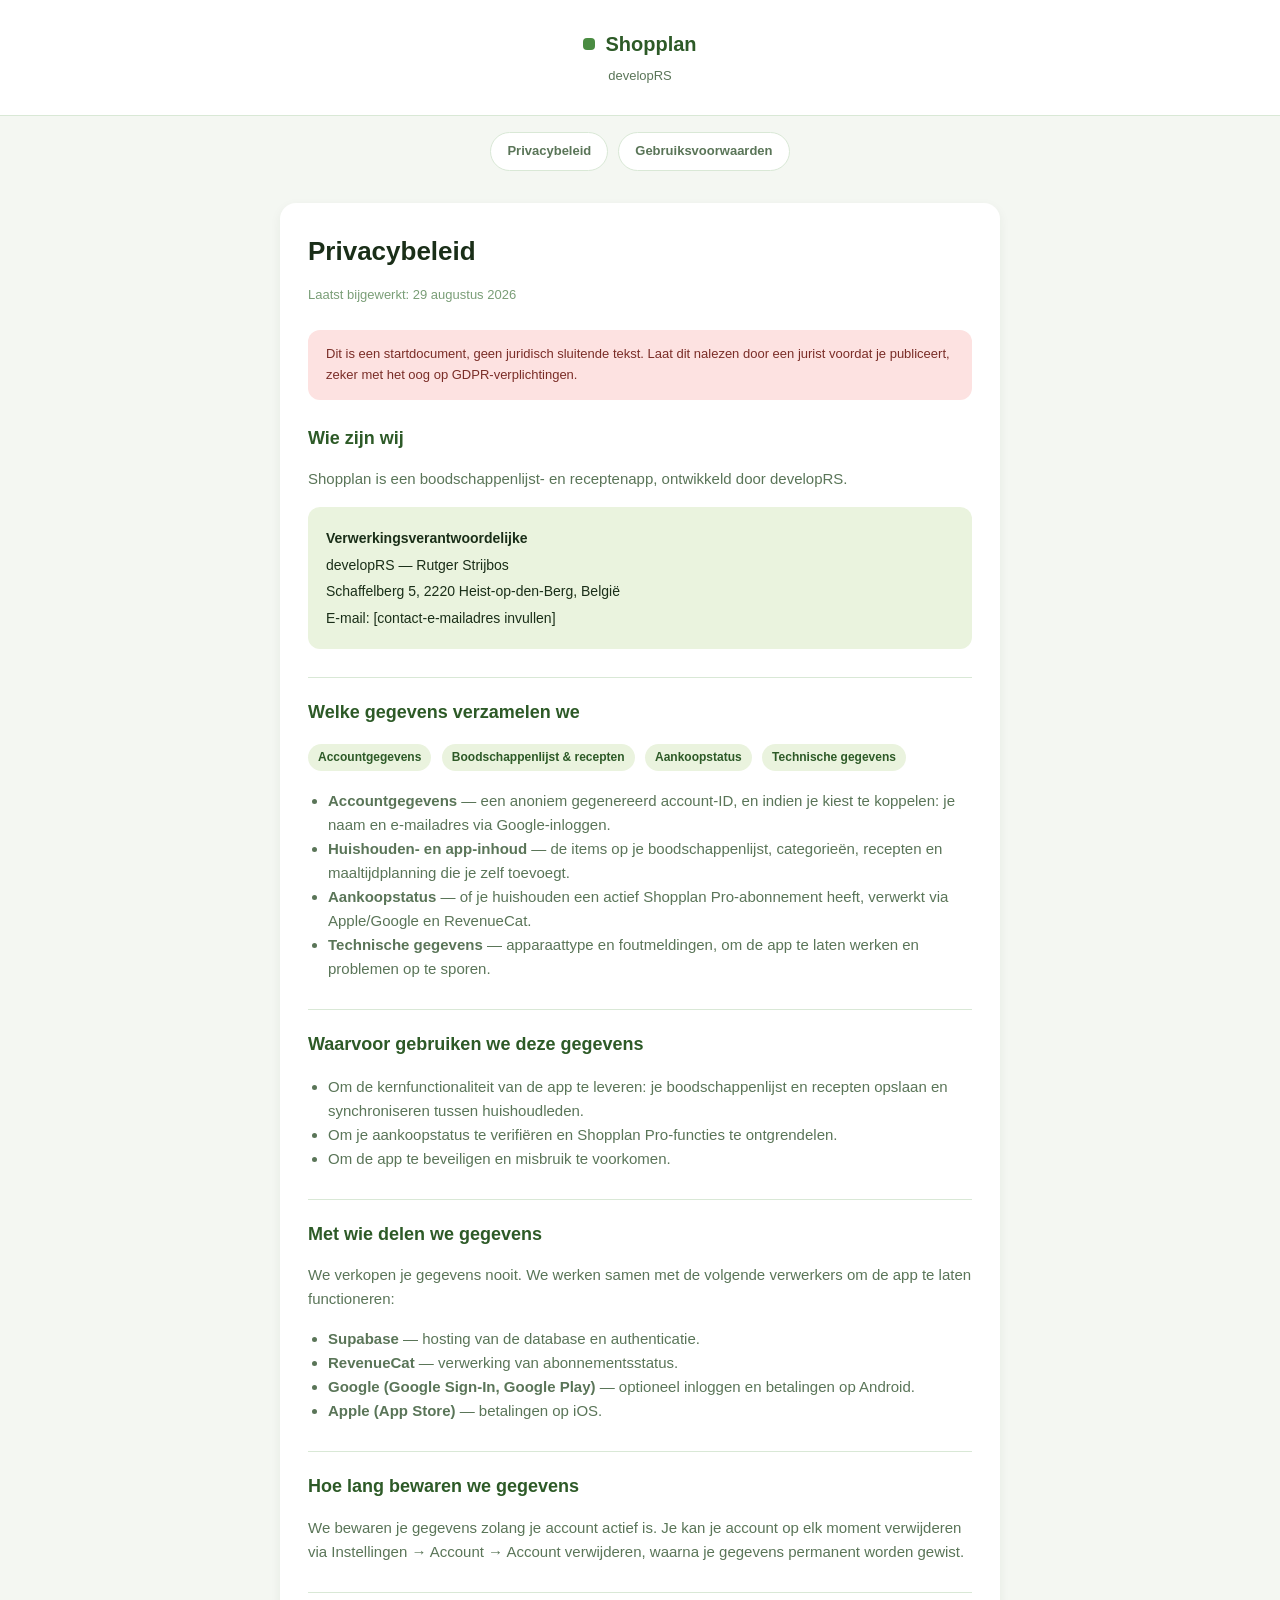
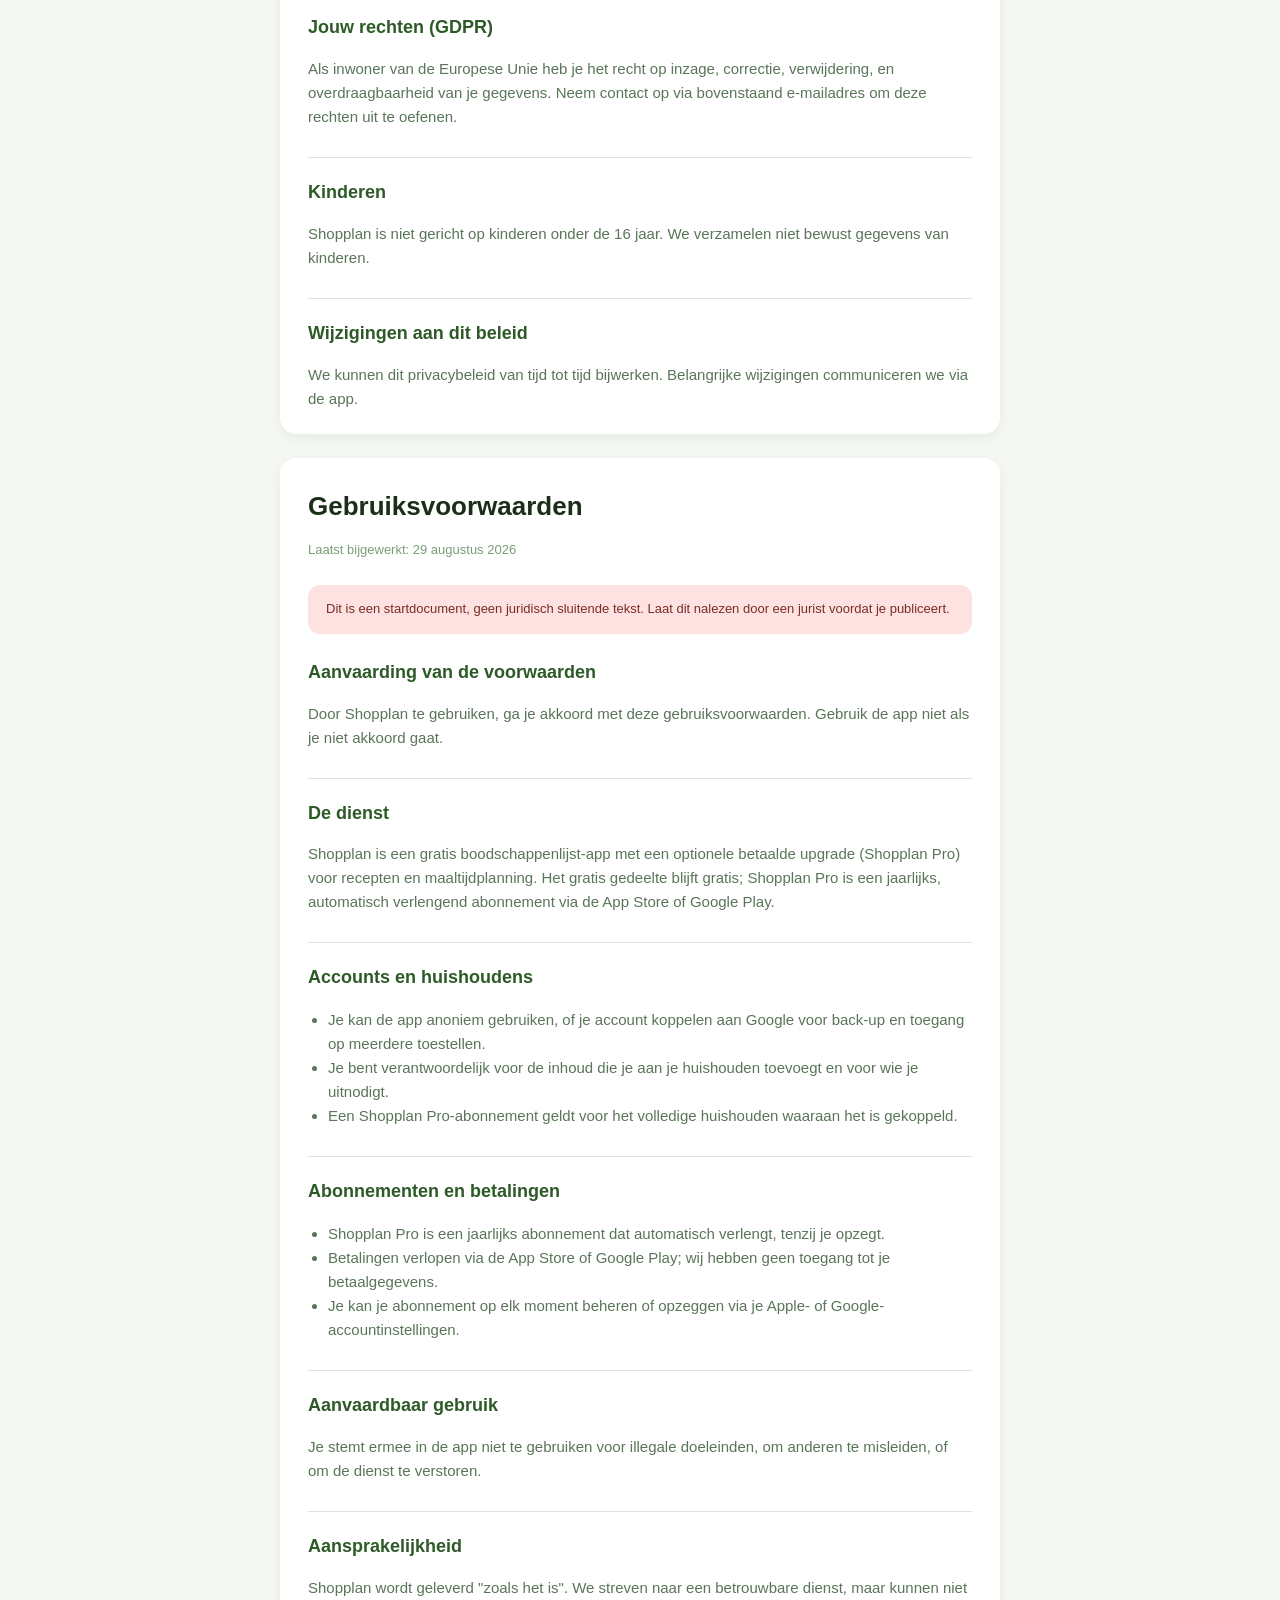
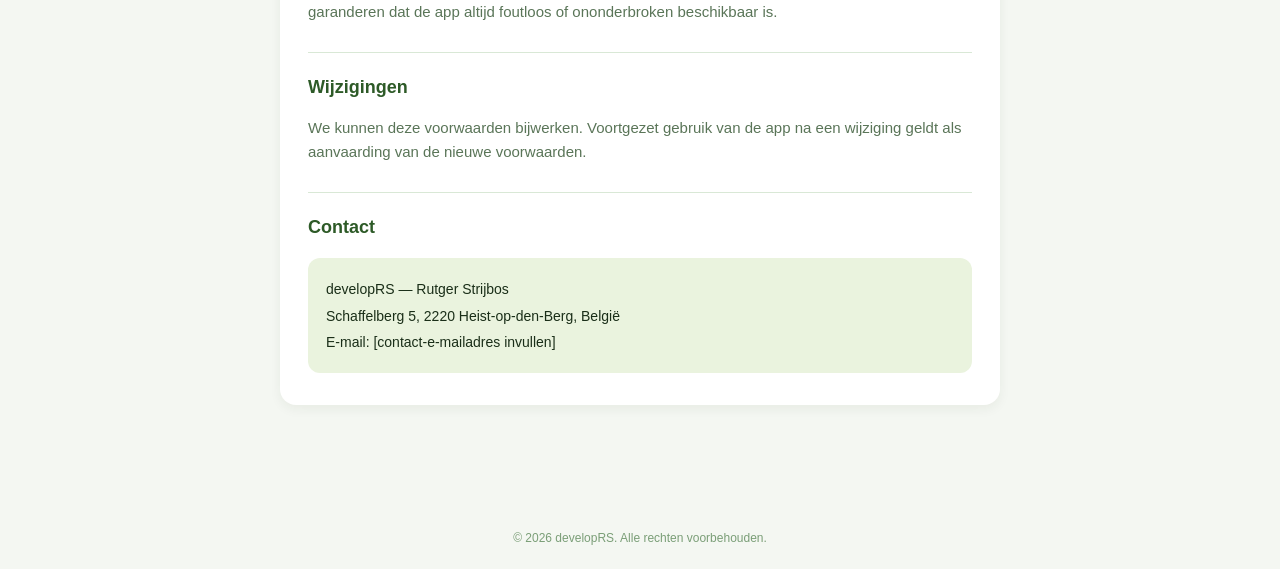
==== index.html @ cb4bb6d2 "index" ====
<!DOCTYPE html>
<html lang="nl">
<head>
<meta charset="UTF-8" />
<meta name="viewport" content="width=device-width, initial-scale=1.0" />
<title>Shopplan — Privacybeleid &amp; Gebruiksvoorwaarden</title>
<style>
  :root {
    --primary: #2D5A27;
    --primary-light: #4A8C42;
    --primary-muted: #7A9E77;
    --primary-soft: #A8CCA4;
    --primary-bg: #D9E8D6;
    --primary-surface: #EAF3DE;
    --background: #F4F7F2;
    --surface: #FFFFFF;
    --text-primary: #1A2E18;
    --text-secondary: #5A7558;
    --text-muted: #7A9E77;
  }

  * { box-sizing: border-box; }

  body {
    margin: 0;
    background: var(--background);
    color: var(--text-primary);
    font-family: -apple-system, BlinkMacSystemFont, "Segoe UI", Roboto, Helvetica, Arial, sans-serif;
    line-height: 1.6;
  }

  header {
    background: var(--surface);
    border-bottom: 1px solid var(--primary-bg);
    padding: 28px 20px;
    text-align: center;
  }

  header .logo {
    display: inline-flex;
    align-items: center;
    gap: 10px;
    font-weight: 800;
    font-size: 20px;
    color: var(--primary);
  }

  header .logo-dot {
    width: 12px;
    height: 12px;
    border-radius: 4px;
    background: var(--primary-light);
  }

  header p {
    margin: 6px 0 0;
    color: var(--text-secondary);
    font-size: 13px;
  }

  nav {
    max-width: 760px;
    margin: 0 auto;
    padding: 16px 20px 0;
    display: flex;
    gap: 10px;
    justify-content: center;
  }

  nav a {
    text-decoration: none;
    padding: 8px 16px;
    border-radius: 999px;
    border: 1.5px solid var(--primary-bg);
    color: var(--text-secondary);
    font-size: 13px;
    font-weight: 600;
    background: var(--surface);
  }

  main {
    max-width: 760px;
    margin: 0 auto;
    padding: 32px 20px 80px;
  }

  section {
    background: var(--surface);
    border-radius: 16px;
    padding: 28px 28px 8px;
    margin-bottom: 24px;
    box-shadow: 0px 4px 12px rgba(26, 46, 24, 0.06);
  }

  h1 {
    font-size: 26px;
    margin: 0 0 4px;
    color: var(--text-primary);
  }

  h2 {
    font-size: 18px;
    color: var(--primary);
    border-top: 1px solid var(--primary-bg);
    padding-top: 20px;
    margin-top: 28px;
  }

  section > h2:first-of-type {
    border-top: none;
    padding-top: 0;
    margin-top: 0;
  }

  .meta {
    color: var(--text-muted);
    font-size: 13px;
    margin-bottom: 24px;
  }

  p, li {
    color: var(--text-secondary);
    font-size: 15px;
  }

  ul {
    padding-left: 20px;
  }

  .pill {
    display: inline-block;
    background: var(--primary-surface);
    color: var(--primary);
    font-size: 12px;
    font-weight: 700;
    padding: 4px 10px;
    border-radius: 999px;
    margin: 2px 6px 2px 0;
  }

  .contact-box {
    background: var(--primary-surface);
    border-radius: 12px;
    padding: 16px 18px;
    margin: 16px 0 24px;
  }

  .contact-box p {
    margin: 4px 0;
    color: var(--text-primary);
    font-size: 14px;
  }

  .disclaimer {
    background: #FDE2E1;
    border-radius: 12px;
    padding: 14px 18px;
    font-size: 13px;
    color: #7a2d27;
    margin-bottom: 24px;
  }

  footer {
    text-align: center;
    color: var(--text-muted);
    font-size: 12px;
    padding: 20px;
  }

  a { color: var(--primary); }

  @media (max-width: 480px) {
    section { padding: 22px 18px 8px; }
    h1 { font-size: 22px; }
  }
</style>
</head>
<body>

<header>
  <div class="logo"><span class="logo-dot"></span>Shopplan</div>
  <p>developRS</p>
</header>

<nav>
  <a href="#privacy">Privacybeleid</a>
  <a href="#voorwaarden">Gebruiksvoorwaarden</a>
</nav>

<main>

  <section id="privacy">
    <h1>Privacybeleid</h1>
    <p class="meta">Laatst bijgewerkt: 29 augustus 2026</p>

    <div class="disclaimer">
      Dit is een startdocument, geen juridisch sluitende tekst. Laat dit nalezen door een jurist voordat je publiceert, zeker met het oog op GDPR-verplichtingen.
    </div>

    <h2>Wie zijn wij</h2>
    <p>Shopplan is een boodschappenlijst- en receptenapp, ontwikkeld door developRS.</p>
    <div class="contact-box">
      <p><strong>Verwerkingsverantwoordelijke</strong></p>
      <p>developRS — Rutger Strijbos</p>
      <p>Schaffelberg 5, 2220 Heist-op-den-Berg, België</p>
      <p>E-mail: [contact-e-mailadres invullen]</p>
    </div>

    <h2>Welke gegevens verzamelen we</h2>
    <span class="pill">Accountgegevens</span>
    <span class="pill">Boodschappenlijst &amp; recepten</span>
    <span class="pill">Aankoopstatus</span>
    <span class="pill">Technische gegevens</span>
    <ul>
      <li><strong>Accountgegevens</strong> — een anoniem gegenereerd account-ID, en indien je kiest te koppelen: je naam en e-mailadres via Google-inloggen.</li>
      <li><strong>Huishouden- en app-inhoud</strong> — de items op je boodschappenlijst, categorieën, recepten en maaltijdplanning die je zelf toevoegt.</li>
      <li><strong>Aankoopstatus</strong> — of je huishouden een actief Shopplan Pro-abonnement heeft, verwerkt via Apple/Google en RevenueCat.</li>
      <li><strong>Technische gegevens</strong> — apparaattype en foutmeldingen, om de app te laten werken en problemen op te sporen.</li>
    </ul>

    <h2>Waarvoor gebruiken we deze gegevens</h2>
    <ul>
      <li>Om de kernfunctionaliteit van de app te leveren: je boodschappenlijst en recepten opslaan en synchroniseren tussen huishoudleden.</li>
      <li>Om je aankoopstatus te verifiëren en Shopplan Pro-functies te ontgrendelen.</li>
      <li>Om de app te beveiligen en misbruik te voorkomen.</li>
    </ul>

    <h2>Met wie delen we gegevens</h2>
    <p>We verkopen je gegevens nooit. We werken samen met de volgende verwerkers om de app te laten functioneren:</p>
    <ul>
      <li><strong>Supabase</strong> — hosting van de database en authenticatie.</li>
      <li><strong>RevenueCat</strong> — verwerking van abonnementsstatus.</li>
      <li><strong>Google (Google Sign-In, Google Play)</strong> — optioneel inloggen en betalingen op Android.</li>
      <li><strong>Apple (App Store)</strong> — betalingen op iOS.</li>
    </ul>

    <h2>Hoe lang bewaren we gegevens</h2>
    <p>We bewaren je gegevens zolang je account actief is. Je kan je account op elk moment verwijderen via Instellingen → Account → Account verwijderen, waarna je gegevens permanent worden gewist.</p>

    <h2>Jouw rechten (GDPR)</h2>
    <p>Als inwoner van de Europese Unie heb je het recht op inzage, correctie, verwijdering, en overdraagbaarheid van je gegevens. Neem contact op via bovenstaand e-mailadres om deze rechten uit te oefenen.</p>

    <h2>Kinderen</h2>
    <p>Shopplan is niet gericht op kinderen onder de 16 jaar. We verzamelen niet bewust gegevens van kinderen.</p>

    <h2>Wijzigingen aan dit beleid</h2>
    <p>We kunnen dit privacybeleid van tijd tot tijd bijwerken. Belangrijke wijzigingen communiceren we via de app.</p>
  </section>

  <section id="voorwaarden">
    <h1>Gebruiksvoorwaarden</h1>
    <p class="meta">Laatst bijgewerkt: 29 augustus 2026</p>

    <div class="disclaimer">
      Dit is een startdocument, geen juridisch sluitende tekst. Laat dit nalezen door een jurist voordat je publiceert.
    </div>

    <h2>Aanvaarding van de voorwaarden</h2>
    <p>Door Shopplan te gebruiken, ga je akkoord met deze gebruiksvoorwaarden. Gebruik de app niet als je niet akkoord gaat.</p>

    <h2>De dienst</h2>
    <p>Shopplan is een gratis boodschappenlijst-app met een optionele betaalde upgrade (Shopplan Pro) voor recepten en maaltijdplanning. Het gratis gedeelte blijft gratis; Shopplan Pro is een jaarlijks, automatisch verlengend abonnement via de App Store of Google Play.</p>

    <h2>Accounts en huishoudens</h2>
    <ul>
      <li>Je kan de app anoniem gebruiken, of je account koppelen aan Google voor back-up en toegang op meerdere toestellen.</li>
      <li>Je bent verantwoordelijk voor de inhoud die je aan je huishouden toevoegt en voor wie je uitnodigt.</li>
      <li>Een Shopplan Pro-abonnement geldt voor het volledige huishouden waaraan het is gekoppeld.</li>
    </ul>

    <h2>Abonnementen en betalingen</h2>
    <ul>
      <li>Shopplan Pro is een jaarlijks abonnement dat automatisch verlengt, tenzij je opzegt.</li>
      <li>Betalingen verlopen via de App Store of Google Play; wij hebben geen toegang tot je betaalgegevens.</li>
      <li>Je kan je abonnement op elk moment beheren of opzeggen via je Apple- of Google-accountinstellingen.</li>
    </ul>

    <h2>Aanvaardbaar gebruik</h2>
    <p>Je stemt ermee in de app niet te gebruiken voor illegale doeleinden, om anderen te misleiden, of om de dienst te verstoren.</p>

    <h2>Aansprakelijkheid</h2>
    <p>Shopplan wordt geleverd "zoals het is". We streven naar een betrouwbare dienst, maar kunnen niet garanderen dat de app altijd foutloos of ononderbroken beschikbaar is.</p>

    <h2>Wijzigingen</h2>
    <p>We kunnen deze voorwaarden bijwerken. Voortgezet gebruik van de app na een wijziging geldt als aanvaarding van de nieuwe voorwaarden.</p>

    <h2>Contact</h2>
    <div class="contact-box">
      <p>developRS — Rutger Strijbos</p>
      <p>Schaffelberg 5, 2220 Heist-op-den-Berg, België</p>
      <p>E-mail: [contact-e-mailadres invullen]</p>
    </div>
  </section>

</main>

<footer>
  © 2026 developRS. Alle rechten voorbehouden.
</footer>

</body>
</html>
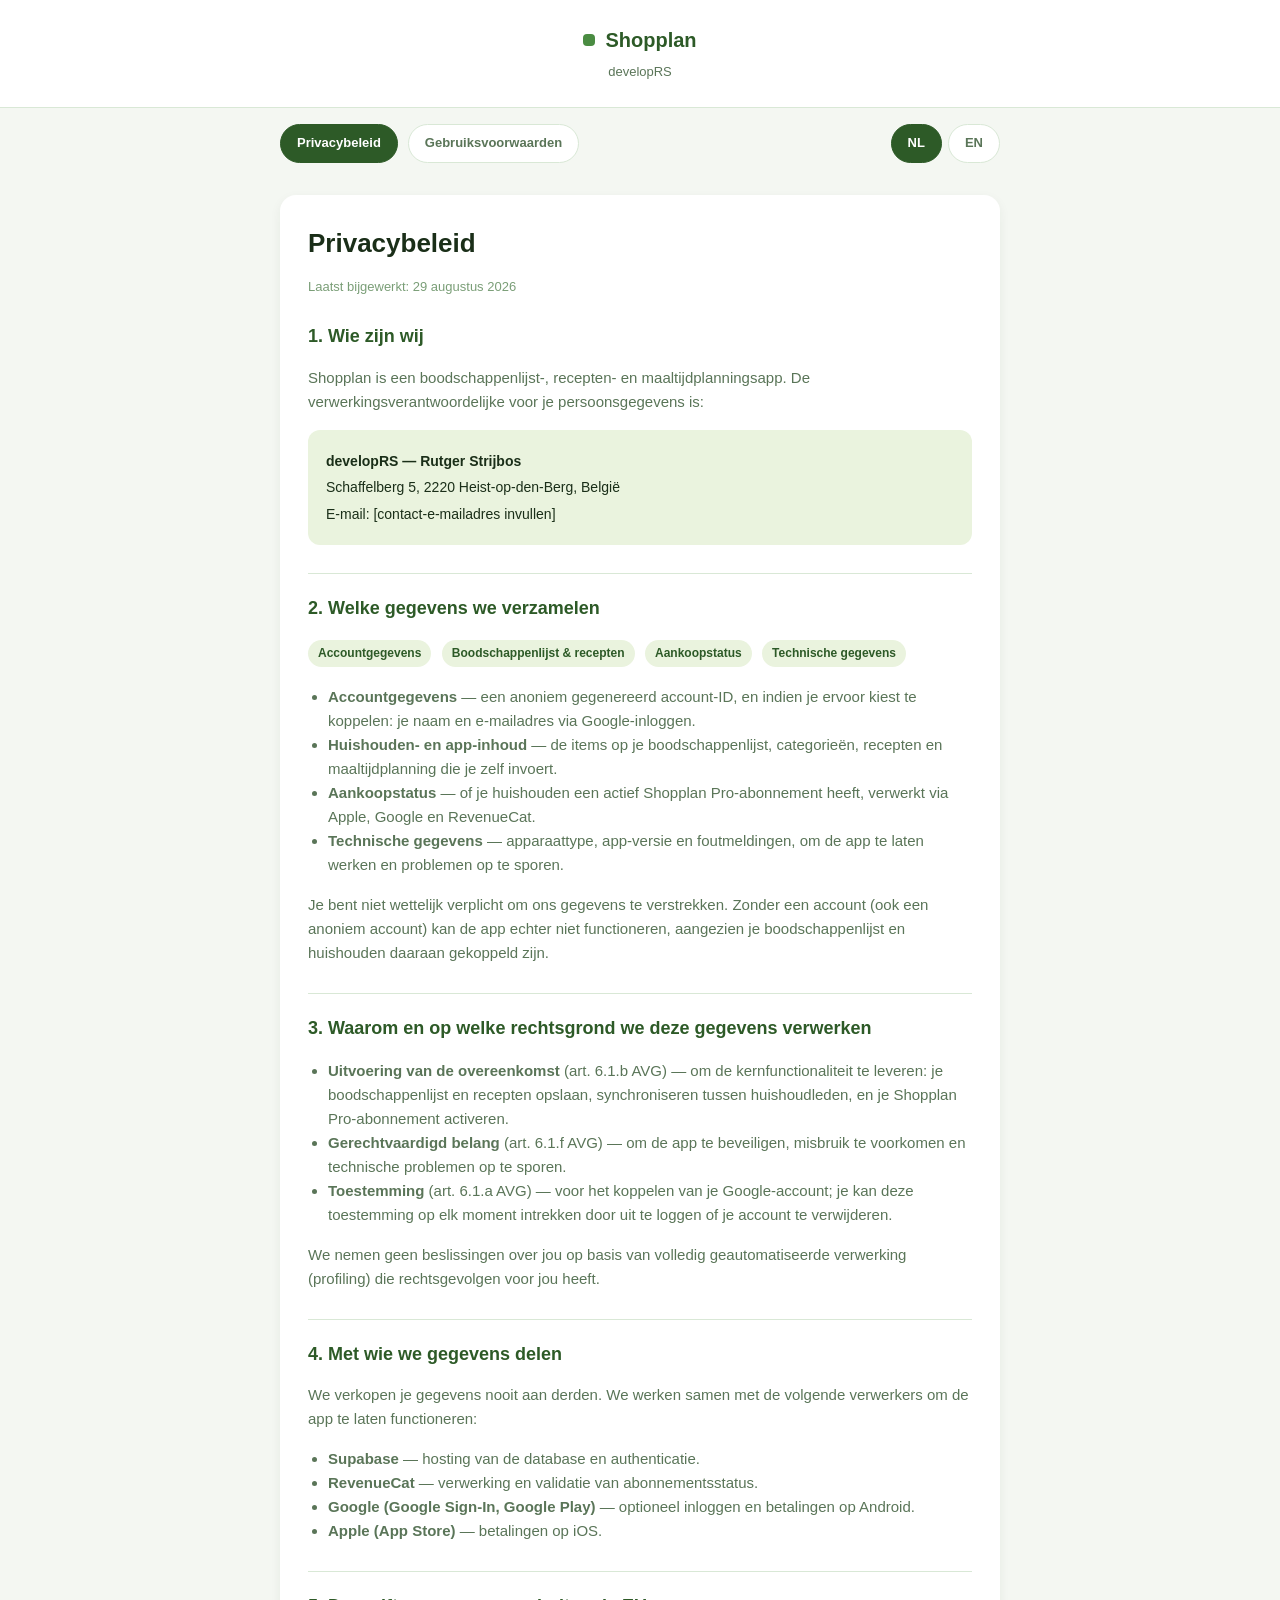
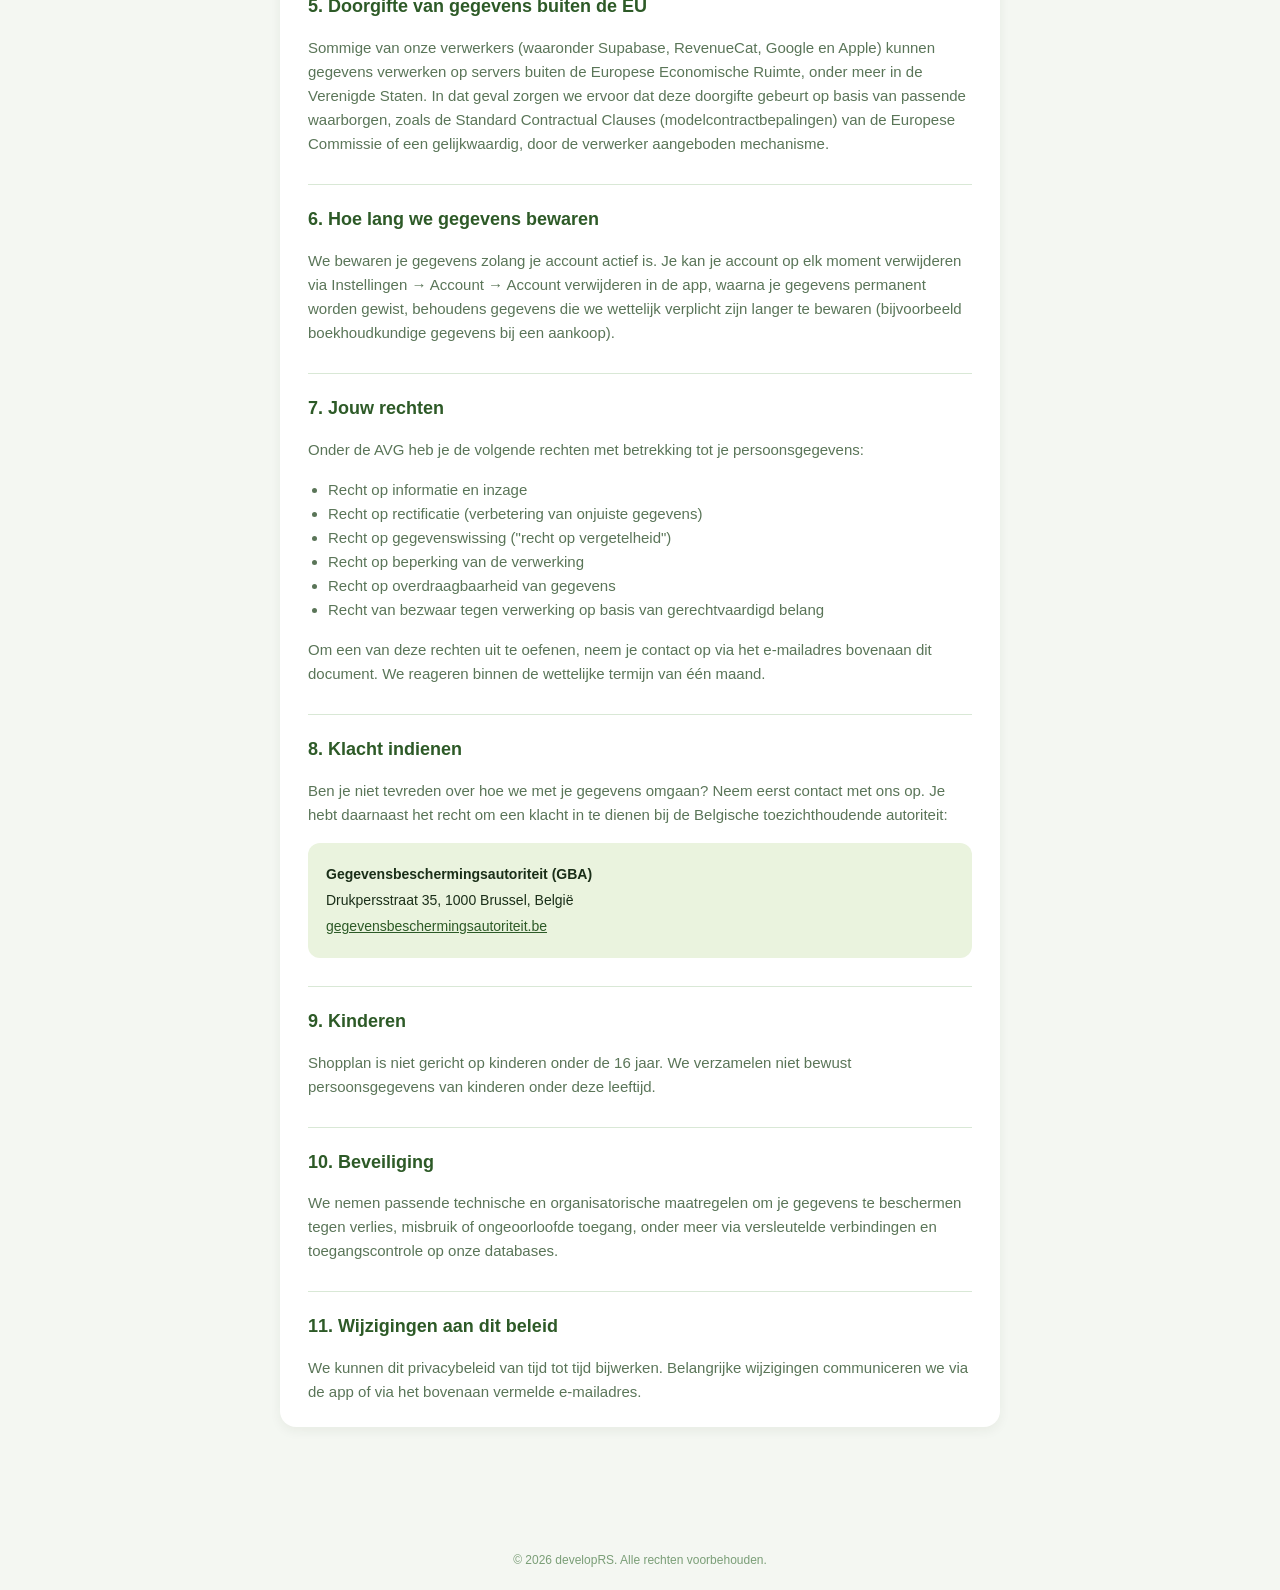
==== commit 62e66fd7: "2 talig, meer uitgebreid" ====
--- a/index.html
+++ b/index.html
@@ -32,7 +32,7 @@
   header {
     background: var(--surface);
     border-bottom: 1px solid var(--primary-bg);
-    padding: 28px 20px;
+    padding: 24px 20px;
     text-align: center;
   }
 
@@ -58,16 +58,25 @@
     font-size: 13px;
   }
 
-  nav {
+  .toolbar {
     max-width: 760px;
     margin: 0 auto;
     padding: 16px 20px 0;
     display: flex;
+    flex-wrap: wrap;
     gap: 10px;
     justify-content: center;
-  }
-
-  nav a {
+    align-items: center;
+  }
+
+  nav {
+    display: flex;
+    gap: 10px;
+  }
+
+  nav button, .lang-switch button {
+    font: inherit;
+    cursor: pointer;
     text-decoration: none;
     padding: 8px 16px;
     border-radius: 999px;
@@ -78,6 +87,18 @@
     background: var(--surface);
   }
 
+  nav button.active, .lang-switch button.active {
+    background: var(--primary);
+    border-color: var(--primary);
+    color: #ffffff;
+  }
+
+  .lang-switch {
+    display: flex;
+    gap: 6px;
+    margin-left: auto;
+  }
+
   main {
     max-width: 760px;
     margin: 0 auto;
@@ -106,7 +127,7 @@
     margin-top: 28px;
   }
 
-  section > h2:first-of-type {
+  section > .doc > h2:first-of-type {
     border-top: none;
     padding-top: 0;
     margin-top: 0;
@@ -169,9 +190,13 @@
 
   a { color: var(--primary); }
 
+  .hidden { display: none !important; }
+
   @media (max-width: 480px) {
     section { padding: 22px 18px 8px; }
     h1 { font-size: 22px; }
+    .toolbar { flex-direction: column; }
+    .lang-switch { margin-left: 0; }
   }
 </style>
 </head>
@@ -182,121 +207,332 @@
   <p>developRS</p>
 </header>
 
-<nav>
-  <a href="#privacy">Privacybeleid</a>
-  <a href="#voorwaarden">Gebruiksvoorwaarden</a>
-</nav>
+<div class="toolbar">
+  <nav>
+    <button type="button" data-doc="privacy" class="active" onclick="showDoc('privacy')">
+      <span class="lang-nl">Privacybeleid</span><span class="lang-en hidden">Privacy Policy</span>
+    </button>
+    <button type="button" data-doc="terms" onclick="showDoc('terms')">
+      <span class="lang-nl">Gebruiksvoorwaarden</span><span class="lang-en hidden">Terms of Service</span>
+    </button>
+  </nav>
+  <div class="lang-switch">
+    <button type="button" data-lang="nl" class="active" onclick="showLang('nl')">NL</button>
+    <button type="button" data-lang="en" onclick="showLang('en')">EN</button>
+  </div>
+</div>
 
 <main>
 
-  <section id="privacy">
-    <h1>Privacybeleid</h1>
-    <p class="meta">Laatst bijgewerkt: 29 augustus 2026</p>
-
-    <div class="disclaimer">
-      Dit is een startdocument, geen juridisch sluitende tekst. Laat dit nalezen door een jurist voordat je publiceert, zeker met het oog op GDPR-verplichtingen.
-    </div>
-
-    <h2>Wie zijn wij</h2>
-    <p>Shopplan is een boodschappenlijst- en receptenapp, ontwikkeld door developRS.</p>
-    <div class="contact-box">
-      <p><strong>Verwerkingsverantwoordelijke</strong></p>
-      <p>developRS — Rutger Strijbos</p>
-      <p>Schaffelberg 5, 2220 Heist-op-den-Berg, België</p>
-      <p>E-mail: [contact-e-mailadres invullen]</p>
-    </div>
-
-    <h2>Welke gegevens verzamelen we</h2>
-    <span class="pill">Accountgegevens</span>
-    <span class="pill">Boodschappenlijst &amp; recepten</span>
-    <span class="pill">Aankoopstatus</span>
-    <span class="pill">Technische gegevens</span>
-    <ul>
-      <li><strong>Accountgegevens</strong> — een anoniem gegenereerd account-ID, en indien je kiest te koppelen: je naam en e-mailadres via Google-inloggen.</li>
-      <li><strong>Huishouden- en app-inhoud</strong> — de items op je boodschappenlijst, categorieën, recepten en maaltijdplanning die je zelf toevoegt.</li>
-      <li><strong>Aankoopstatus</strong> — of je huishouden een actief Shopplan Pro-abonnement heeft, verwerkt via Apple/Google en RevenueCat.</li>
-      <li><strong>Technische gegevens</strong> — apparaattype en foutmeldingen, om de app te laten werken en problemen op te sporen.</li>
-    </ul>
-
-    <h2>Waarvoor gebruiken we deze gegevens</h2>
-    <ul>
-      <li>Om de kernfunctionaliteit van de app te leveren: je boodschappenlijst en recepten opslaan en synchroniseren tussen huishoudleden.</li>
-      <li>Om je aankoopstatus te verifiëren en Shopplan Pro-functies te ontgrendelen.</li>
-      <li>Om de app te beveiligen en misbruik te voorkomen.</li>
-    </ul>
-
-    <h2>Met wie delen we gegevens</h2>
-    <p>We verkopen je gegevens nooit. We werken samen met de volgende verwerkers om de app te laten functioneren:</p>
-    <ul>
-      <li><strong>Supabase</strong> — hosting van de database en authenticatie.</li>
-      <li><strong>RevenueCat</strong> — verwerking van abonnementsstatus.</li>
-      <li><strong>Google (Google Sign-In, Google Play)</strong> — optioneel inloggen en betalingen op Android.</li>
-      <li><strong>Apple (App Store)</strong> — betalingen op iOS.</li>
-    </ul>
-
-    <h2>Hoe lang bewaren we gegevens</h2>
-    <p>We bewaren je gegevens zolang je account actief is. Je kan je account op elk moment verwijderen via Instellingen → Account → Account verwijderen, waarna je gegevens permanent worden gewist.</p>
-
-    <h2>Jouw rechten (GDPR)</h2>
-    <p>Als inwoner van de Europese Unie heb je het recht op inzage, correctie, verwijdering, en overdraagbaarheid van je gegevens. Neem contact op via bovenstaand e-mailadres om deze rechten uit te oefenen.</p>
-
-    <h2>Kinderen</h2>
-    <p>Shopplan is niet gericht op kinderen onder de 16 jaar. We verzamelen niet bewust gegevens van kinderen.</p>
-
-    <h2>Wijzigingen aan dit beleid</h2>
-    <p>We kunnen dit privacybeleid van tijd tot tijd bijwerken. Belangrijke wijzigingen communiceren we via de app.</p>
-  </section>
-
-  <section id="voorwaarden">
-    <h1>Gebruiksvoorwaarden</h1>
-    <p class="meta">Laatst bijgewerkt: 29 augustus 2026</p>
-
-    <div class="disclaimer">
-      Dit is een startdocument, geen juridisch sluitende tekst. Laat dit nalezen door een jurist voordat je publiceert.
-    </div>
-
-    <h2>Aanvaarding van de voorwaarden</h2>
-    <p>Door Shopplan te gebruiken, ga je akkoord met deze gebruiksvoorwaarden. Gebruik de app niet als je niet akkoord gaat.</p>
-
-    <h2>De dienst</h2>
-    <p>Shopplan is een gratis boodschappenlijst-app met een optionele betaalde upgrade (Shopplan Pro) voor recepten en maaltijdplanning. Het gratis gedeelte blijft gratis; Shopplan Pro is een jaarlijks, automatisch verlengend abonnement via de App Store of Google Play.</p>
-
-    <h2>Accounts en huishoudens</h2>
-    <ul>
-      <li>Je kan de app anoniem gebruiken, of je account koppelen aan Google voor back-up en toegang op meerdere toestellen.</li>
-      <li>Je bent verantwoordelijk voor de inhoud die je aan je huishouden toevoegt en voor wie je uitnodigt.</li>
-      <li>Een Shopplan Pro-abonnement geldt voor het volledige huishouden waaraan het is gekoppeld.</li>
-    </ul>
-
-    <h2>Abonnementen en betalingen</h2>
-    <ul>
-      <li>Shopplan Pro is een jaarlijks abonnement dat automatisch verlengt, tenzij je opzegt.</li>
-      <li>Betalingen verlopen via de App Store of Google Play; wij hebben geen toegang tot je betaalgegevens.</li>
-      <li>Je kan je abonnement op elk moment beheren of opzeggen via je Apple- of Google-accountinstellingen.</li>
-    </ul>
-
-    <h2>Aanvaardbaar gebruik</h2>
-    <p>Je stemt ermee in de app niet te gebruiken voor illegale doeleinden, om anderen te misleiden, of om de dienst te verstoren.</p>
-
-    <h2>Aansprakelijkheid</h2>
-    <p>Shopplan wordt geleverd "zoals het is". We streven naar een betrouwbare dienst, maar kunnen niet garanderen dat de app altijd foutloos of ononderbroken beschikbaar is.</p>
-
-    <h2>Wijzigingen</h2>
-    <p>We kunnen deze voorwaarden bijwerken. Voortgezet gebruik van de app na een wijziging geldt als aanvaarding van de nieuwe voorwaarden.</p>
-
-    <h2>Contact</h2>
-    <div class="contact-box">
-      <p>developRS — Rutger Strijbos</p>
-      <p>Schaffelberg 5, 2220 Heist-op-den-Berg, België</p>
-      <p>E-mail: [contact-e-mailadres invullen]</p>
+  <!-- PRIVACY POLICY — NL -->
+  <section id="privacy-nl" class="doc-section lang-nl">
+    <div class="doc">
+      <h1>Privacybeleid</h1>
+      <p class="meta">Laatst bijgewerkt: 29 augustus 2026</p>
+
+      <h2>1. Wie zijn wij</h2>
+      <p>Shopplan is een boodschappenlijst-, recepten- en maaltijdplanningsapp. De verwerkingsverantwoordelijke voor je persoonsgegevens is:</p>
+      <div class="contact-box">
+        <p><strong>developRS — Rutger Strijbos</strong></p>
+        <p>Schaffelberg 5, 2220 Heist-op-den-Berg, België</p>
+        <p>E-mail: [contact-e-mailadres invullen]</p>
+      </div>
+
+      <h2>2. Welke gegevens we verzamelen</h2>
+      <span class="pill">Accountgegevens</span>
+      <span class="pill">Boodschappenlijst &amp; recepten</span>
+      <span class="pill">Aankoopstatus</span>
+      <span class="pill">Technische gegevens</span>
+      <ul>
+        <li><strong>Accountgegevens</strong> — een anoniem gegenereerd account-ID, en indien je ervoor kiest te koppelen: je naam en e-mailadres via Google-inloggen.</li>
+        <li><strong>Huishouden- en app-inhoud</strong> — de items op je boodschappenlijst, categorieën, recepten en maaltijdplanning die je zelf invoert.</li>
+        <li><strong>Aankoopstatus</strong> — of je huishouden een actief Shopplan Pro-abonnement heeft, verwerkt via Apple, Google en RevenueCat.</li>
+        <li><strong>Technische gegevens</strong> — apparaattype, app-versie en foutmeldingen, om de app te laten werken en problemen op te sporen.</li>
+      </ul>
+      <p>Je bent niet wettelijk verplicht om ons gegevens te verstrekken. Zonder een account (ook een anoniem account) kan de app echter niet functioneren, aangezien je boodschappenlijst en huishouden daaraan gekoppeld zijn.</p>
+
+      <h2>3. Waarom en op welke rechtsgrond we deze gegevens verwerken</h2>
+      <ul>
+        <li><strong>Uitvoering van de overeenkomst</strong> (art. 6.1.b AVG) — om de kernfunctionaliteit te leveren: je boodschappenlijst en recepten opslaan, synchroniseren tussen huishoudleden, en je Shopplan Pro-abonnement activeren.</li>
+        <li><strong>Gerechtvaardigd belang</strong> (art. 6.1.f AVG) — om de app te beveiligen, misbruik te voorkomen en technische problemen op te sporen.</li>
+        <li><strong>Toestemming</strong> (art. 6.1.a AVG) — voor het koppelen van je Google-account; je kan deze toestemming op elk moment intrekken door uit te loggen of je account te verwijderen.</li>
+      </ul>
+      <p>We nemen geen beslissingen over jou op basis van volledig geautomatiseerde verwerking (profiling) die rechtsgevolgen voor jou heeft.</p>
+
+      <h2>4. Met wie we gegevens delen</h2>
+      <p>We verkopen je gegevens nooit aan derden. We werken samen met de volgende verwerkers om de app te laten functioneren:</p>
+      <ul>
+        <li><strong>Supabase</strong> — hosting van de database en authenticatie.</li>
+        <li><strong>RevenueCat</strong> — verwerking en validatie van abonnementsstatus.</li>
+        <li><strong>Google (Google Sign-In, Google Play)</strong> — optioneel inloggen en betalingen op Android.</li>
+        <li><strong>Apple (App Store)</strong> — betalingen op iOS.</li>
+      </ul>
+
+      <h2>5. Doorgifte van gegevens buiten de EU</h2>
+      <p>Sommige van onze verwerkers (waaronder Supabase, RevenueCat, Google en Apple) kunnen gegevens verwerken op servers buiten de Europese Economische Ruimte, onder meer in de Verenigde Staten. In dat geval zorgen we ervoor dat deze doorgifte gebeurt op basis van passende waarborgen, zoals de Standard Contractual Clauses (modelcontractbepalingen) van de Europese Commissie of een gelijkwaardig, door de verwerker aangeboden mechanisme.</p>
+
+      <h2>6. Hoe lang we gegevens bewaren</h2>
+      <p>We bewaren je gegevens zolang je account actief is. Je kan je account op elk moment verwijderen via Instellingen → Account → Account verwijderen in de app, waarna je gegevens permanent worden gewist, behoudens gegevens die we wettelijk verplicht zijn langer te bewaren (bijvoorbeeld boekhoudkundige gegevens bij een aankoop).</p>
+
+      <h2>7. Jouw rechten</h2>
+      <p>Onder de AVG heb je de volgende rechten met betrekking tot je persoonsgegevens:</p>
+      <ul>
+        <li>Recht op informatie en inzage</li>
+        <li>Recht op rectificatie (verbetering van onjuiste gegevens)</li>
+        <li>Recht op gegevenswissing ("recht op vergetelheid")</li>
+        <li>Recht op beperking van de verwerking</li>
+        <li>Recht op overdraagbaarheid van gegevens</li>
+        <li>Recht van bezwaar tegen verwerking op basis van gerechtvaardigd belang</li>
+      </ul>
+      <p>Om een van deze rechten uit te oefenen, neem je contact op via het e-mailadres bovenaan dit document. We reageren binnen de wettelijke termijn van één maand.</p>
+
+      <h2>8. Klacht indienen</h2>
+      <p>Ben je niet tevreden over hoe we met je gegevens omgaan? Neem eerst contact met ons op. Je hebt daarnaast het recht om een klacht in te dienen bij de Belgische toezichthoudende autoriteit:</p>
+      <div class="contact-box">
+        <p><strong>Gegevensbeschermingsautoriteit (GBA)</strong></p>
+        <p>Drukpersstraat 35, 1000 Brussel, België</p>
+        <p><a href="https://www.gegevensbeschermingsautoriteit.be" target="_blank" rel="noopener">gegevensbeschermingsautoriteit.be</a></p>
+      </div>
+
+      <h2>9. Kinderen</h2>
+      <p>Shopplan is niet gericht op kinderen onder de 16 jaar. We verzamelen niet bewust persoonsgegevens van kinderen onder deze leeftijd.</p>
+
+      <h2>10. Beveiliging</h2>
+      <p>We nemen passende technische en organisatorische maatregelen om je gegevens te beschermen tegen verlies, misbruik of ongeoorloofde toegang, onder meer via versleutelde verbindingen en toegangscontrole op onze databases.</p>
+
+      <h2>11. Wijzigingen aan dit beleid</h2>
+      <p>We kunnen dit privacybeleid van tijd tot tijd bijwerken. Belangrijke wijzigingen communiceren we via de app of via het bovenaan vermelde e-mailadres.</p>
     </div>
   </section>
 
+  <!-- PRIVACY POLICY — EN -->
+  <section id="privacy-en" class="doc-section lang-en hidden">
+    <div class="doc">
+      <h1>Privacy Policy</h1>
+      <p class="meta">Last updated: August 29, 2026</p>
+
+      <h2>1. Who we are</h2>
+      <p>Shopplan is a shopping list, recipe, and meal planning app. The data controller for your personal data is:</p>
+      <div class="contact-box">
+        <p><strong>developRS — Rutger Strijbos</strong></p>
+        <p>Schaffelberg 5, 2220 Heist-op-den-Berg, Belgium</p>
+        <p>Email: [add contact email]</p>
+      </div>
+
+      <h2>2. What data we collect</h2>
+      <span class="pill">Account data</span>
+      <span class="pill">Shopping list &amp; recipes</span>
+      <span class="pill">Purchase status</span>
+      <span class="pill">Technical data</span>
+      <ul>
+        <li><strong>Account data</strong> — an anonymously generated account ID, and if you choose to link it: your name and email address via Google Sign-In.</li>
+        <li><strong>Household and app content</strong> — the items on your shopping list, categories, recipes, and meal plans you enter yourself.</li>
+        <li><strong>Purchase status</strong> — whether your household has an active Shopplan Pro subscription, processed via Apple, Google, and RevenueCat.</li>
+        <li><strong>Technical data</strong> — device type, app version, and error reports, to keep the app running and diagnose issues.</li>
+      </ul>
+      <p>You are not legally required to provide us with data. However, without an account (including an anonymous one) the app cannot function, since your shopping list and household are tied to it.</p>
+
+      <h2>3. Why and on what legal basis we process this data</h2>
+      <ul>
+        <li><strong>Performance of a contract</strong> (Art. 6.1.b GDPR) — to deliver core functionality: storing and syncing your shopping list and recipes across household members, and activating your Shopplan Pro subscription.</li>
+        <li><strong>Legitimate interest</strong> (Art. 6.1.f GDPR) — to secure the app, prevent abuse, and diagnose technical issues.</li>
+        <li><strong>Consent</strong> (Art. 6.1.a GDPR) — for linking your Google account; you can withdraw this consent at any time by signing out or deleting your account.</li>
+      </ul>
+      <p>We do not make decisions about you based solely on automated processing (profiling) that produces legal effects concerning you.</p>
+
+      <h2>4. Who we share data with</h2>
+      <p>We never sell your data to third parties. We work with the following processors to operate the app:</p>
+      <ul>
+        <li><strong>Supabase</strong> — database hosting and authentication.</li>
+        <li><strong>RevenueCat</strong> — subscription status processing and validation.</li>
+        <li><strong>Google (Google Sign-In, Google Play)</strong> — optional sign-in and billing on Android.</li>
+        <li><strong>Apple (App Store)</strong> — billing on iOS.</li>
+      </ul>
+
+      <h2>5. International data transfers</h2>
+      <p>Some of our processors (including Supabase, RevenueCat, Google, and Apple) may process data on servers outside the European Economic Area, including in the United States. Where this occurs, we ensure the transfer is covered by appropriate safeguards, such as the European Commission's Standard Contractual Clauses or an equivalent mechanism offered by the processor.</p>
+
+      <h2>6. How long we keep data</h2>
+      <p>We retain your data for as long as your account is active. You can delete your account at any time via Settings → Account → Delete account in the app, after which your data is permanently erased, except where we are legally required to retain certain records longer (for example, accounting records related to a purchase).</p>
+
+      <h2>7. Your rights</h2>
+      <p>Under the GDPR, you have the following rights regarding your personal data:</p>
+      <ul>
+        <li>Right to information and access</li>
+        <li>Right to rectification of inaccurate data</li>
+        <li>Right to erasure ("right to be forgotten")</li>
+        <li>Right to restrict processing</li>
+        <li>Right to data portability</li>
+        <li>Right to object to processing based on legitimate interest</li>
+      </ul>
+      <p>To exercise any of these rights, contact us at the email address listed above. We will respond within the statutory period of one month.</p>
+
+      <h2>8. Filing a complaint</h2>
+      <p>If you are unhappy with how we handle your data, please contact us first. You also have the right to lodge a complaint with the Belgian supervisory authority:</p>
+      <div class="contact-box">
+        <p><strong>Belgian Data Protection Authority (GBA/APD)</strong></p>
+        <p>Drukpersstraat 35, 1000 Brussels, Belgium</p>
+        <p><a href="https://www.gegevensbeschermingsautoriteit.be" target="_blank" rel="noopener">gegevensbeschermingsautoriteit.be</a></p>
+      </div>
+
+      <h2>9. Children</h2>
+      <p>Shopplan is not directed at children under 16. We do not knowingly collect personal data from children under this age.</p>
+
+      <h2>10. Security</h2>
+      <p>We take appropriate technical and organizational measures to protect your data against loss, misuse, or unauthorized access, including encrypted connections and access controls on our databases.</p>
+
+      <h2>11. Changes to this policy</h2>
+      <p>We may update this privacy policy from time to time. We will communicate significant changes through the app or the email address listed above.</p>
+    </div>
+  </section>
+
+  <!-- TERMS OF SERVICE — NL -->
+  <section id="terms-nl" class="doc-section lang-nl hidden">
+    <div class="doc">
+      <h1>Gebruiksvoorwaarden</h1>
+      <p class="meta">Laatst bijgewerkt: 29 augustus 2026</p>
+
+      <h2>1. Aanvaarding van de voorwaarden</h2>
+      <p>Door Shopplan te gebruiken, ga je akkoord met deze gebruiksvoorwaarden. Gebruik de app niet als je niet akkoord gaat met deze voorwaarden.</p>
+
+      <h2>2. De dienst</h2>
+      <p>Shopplan is een gratis boodschappenlijst-app met een optionele betaalde upgrade (Shopplan Pro) voor recepten en maaltijdplanning. Het gratis gedeelte (gedeelde boodschappenlijst, categorieën, huishouden) blijft gratis; Shopplan Pro is een jaarlijks, automatisch verlengend abonnement via de App Store of Google Play.</p>
+
+      <h2>3. Accounts en huishoudens</h2>
+      <ul>
+        <li>Je kan de app anoniem gebruiken, of je account koppelen aan Google voor back-up en toegang op meerdere toestellen.</li>
+        <li>Je bent verantwoordelijk voor de inhoud die je aan je huishouden toevoegt en voor wie je uitnodigt.</li>
+        <li>Een Shopplan Pro-abonnement geldt voor het volledige huishouden waaraan het gekoppeld is.</li>
+      </ul>
+
+      <h2>4. Abonnementen en betalingen</h2>
+      <ul>
+        <li>Shopplan Pro is een jaarlijks abonnement dat automatisch verlengt, tenzij je tijdig opzegt.</li>
+        <li>Betalingen verlopen via de App Store of Google Play; wij hebben geen toegang tot je betaalgegevens.</li>
+        <li>Je kan je abonnement op elk moment beheren of opzeggen via je Apple- of Google-accountinstellingen.</li>
+      </ul>
+
+      <h2>5. Aanvaardbaar gebruik</h2>
+      <p>Je stemt ermee in de app niet te gebruiken voor illegale doeleinden, om anderen te misleiden of schade te berokkenen, of om de dienst te verstoren of te reverse-engineeren.</p>
+
+      <h2>6. Intellectuele eigendom</h2>
+      <p>De app, inclusief het ontwerp, de broncode en de merknaam Shopplan, is eigendom van developRS. Je krijgt een beperkt, herroepbaar recht om de app te gebruiken voor persoonlijk, niet-commercieel gebruik.</p>
+
+      <h2>7. Aansprakelijkheid</h2>
+      <p>Shopplan wordt geleverd "zoals het is", zonder garanties. We streven naar een betrouwbare dienst, maar kunnen niet garanderen dat de app altijd foutloos of ononderbroken beschikbaar is. Voor zover wettelijk toegestaan, is developRS niet aansprakelijk voor indirecte schade voortvloeiend uit het gebruik van de app.</p>
+
+      <h2>8. Beëindiging</h2>
+      <p>Je kan je gebruik van de app op elk moment stopzetten door je account te verwijderen. We kunnen toegang tot de app opschorten of beëindigen bij een schending van deze voorwaarden.</p>
+
+      <h2>9. Toepasselijk recht</h2>
+      <p>Op deze voorwaarden is Belgisch recht van toepassing. Geschillen worden voorgelegd aan de bevoegde rechtbanken van het arrondissement waar developRS gevestigd is.</p>
+
+      <h2>10. Wijzigingen</h2>
+      <p>We kunnen deze voorwaarden bijwerken. Voortgezet gebruik van de app na een wijziging geldt als aanvaarding van de nieuwe voorwaarden.</p>
+
+      <h2>11. Contact</h2>
+      <div class="contact-box">
+        <p>developRS — Rutger Strijbos</p>
+        <p>Schaffelberg 5, 2220 Heist-op-den-Berg, België</p>
+        <p>E-mail: [contact-e-mailadres invullen]</p>
+      </div>
+    </div>
+  </section>
+
+  <!-- TERMS OF SERVICE — EN -->
+  <section id="terms-en" class="doc-section lang-en hidden">
+    <div class="doc">
+      <h1>Terms of Service</h1>
+      <p class="meta">Last updated: August 29, 2026</p>
+
+      <h2>1. Acceptance of terms</h2>
+      <p>By using Shopplan, you agree to these terms of service. Do not use the app if you do not agree to these terms.</p>
+
+      <h2>2. The service</h2>
+      <p>Shopplan is a free shopping list app with an optional paid upgrade (Shopplan Pro) for recipes and meal planning. The free tier (shared shopping list, categories, household) remains free; Shopplan Pro is an annual, auto-renewing subscription available through the App Store or Google Play.</p>
+
+      <h2>3. Accounts and households</h2>
+      <ul>
+        <li>You can use the app anonymously, or link your account to Google for backup and access across multiple devices.</li>
+        <li>You are responsible for the content you add to your household and for who you invite.</li>
+        <li>A Shopplan Pro subscription applies to the entire household it is linked to.</li>
+      </ul>
+
+      <h2>4. Subscriptions and payments</h2>
+      <ul>
+        <li>Shopplan Pro is an annual subscription that renews automatically unless cancelled in time.</li>
+        <li>Payments are processed through the App Store or Google Play; we do not have access to your payment details.</li>
+        <li>You can manage or cancel your subscription at any time through your Apple or Google account settings.</li>
+      </ul>
+
+      <h2>5. Acceptable use</h2>
+      <p>You agree not to use the app for illegal purposes, to mislead or harm others, or to disrupt or reverse-engineer the service.</p>
+
+      <h2>6. Intellectual property</h2>
+      <p>The app, including its design, source code, and the Shopplan brand name, is owned by developRS. You are granted a limited, revocable right to use the app for personal, non-commercial purposes.</p>
+
+      <h2>7. Liability</h2>
+      <p>Shopplan is provided "as is," without warranties. We strive to provide a reliable service but cannot guarantee the app will always be error-free or available without interruption. To the extent permitted by law, developRS is not liable for indirect damages arising from use of the app.</p>
+
+      <h2>8. Termination</h2>
+      <p>You may stop using the app at any time by deleting your account. We may suspend or terminate access to the app in case of a breach of these terms.</p>
+
+      <h2>9. Governing law</h2>
+      <p>These terms are governed by Belgian law. Disputes will be submitted to the competent courts of the district where developRS is established.</p>
+
+      <h2>10. Changes</h2>
+      <p>We may update these terms. Continued use of the app after a change constitutes acceptance of the new terms.</p>
+
+      <h2>11. Contact</h2>
+      <div class="contact-box">
+        <p>developRS — Rutger Strijbos</p>
+        <p>Schaffelberg 5, 2220 Heist-op-den-Berg, Belgium</p>
+        <p>Email: [add contact email]</p>
+      </div>
+    </div>
+  </section>
+
 </main>
 
 <footer>
-  © 2026 developRS. Alle rechten voorbehouden.
+  © 2026 developRS. <span class="lang-nl">Alle rechten voorbehouden.</span><span class="lang-en hidden">All rights reserved.</span>
 </footer>
+
+<script>
+  let currentDoc = 'privacy';
+  let currentLang = 'nl';
+
+  function showDoc(doc) {
+    currentDoc = doc;
+    document.querySelectorAll('nav button').forEach(function (btn) {
+      btn.classList.toggle('active', btn.dataset.doc === doc);
+    });
+    render();
+  }
+
+  function showLang(lang) {
+    currentLang = lang;
+    document.querySelectorAll('.lang-switch button').forEach(function (btn) {
+      btn.classList.toggle('active', btn.dataset.lang === lang);
+    });
+    document.documentElement.lang = lang;
+    render();
+  }
+
+  function render() {
+    document.querySelectorAll('.doc-section').forEach(function (section) {
+      const isCorrectDoc = section.id.startsWith(currentDoc);
+      const isCorrectLang = section.classList.contains('lang-' + currentLang);
+      section.classList.toggle('hidden', !(isCorrectDoc && isCorrectLang));
+    });
+    document.querySelectorAll('header .lang-nl, header .lang-en, footer .lang-nl, footer .lang-en, nav .lang-nl, nav .lang-en').forEach(function (el) {
+      const isCorrectLang = el.classList.contains('lang-' + currentLang);
+      el.classList.toggle('hidden', !isCorrectLang);
+    });
+  }
+
+  render();
+</script>
 
 </body>
 </html>
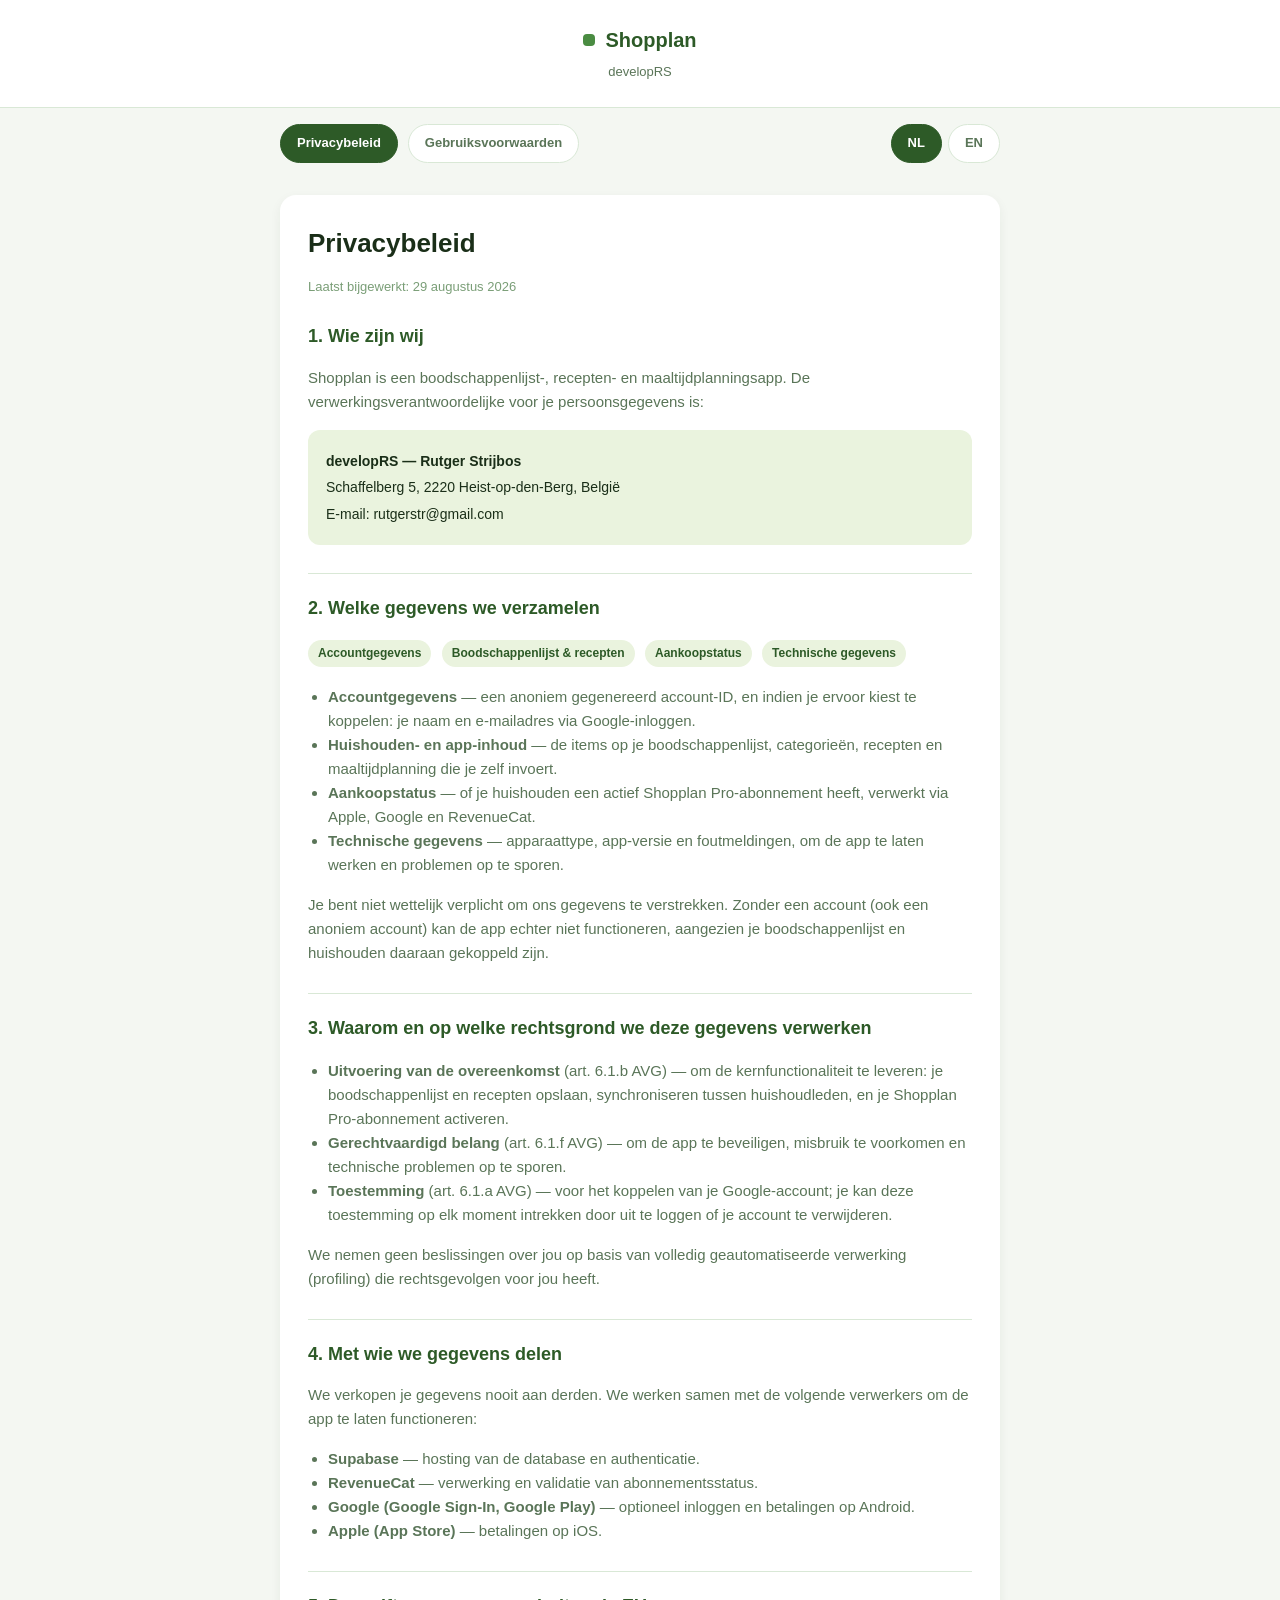
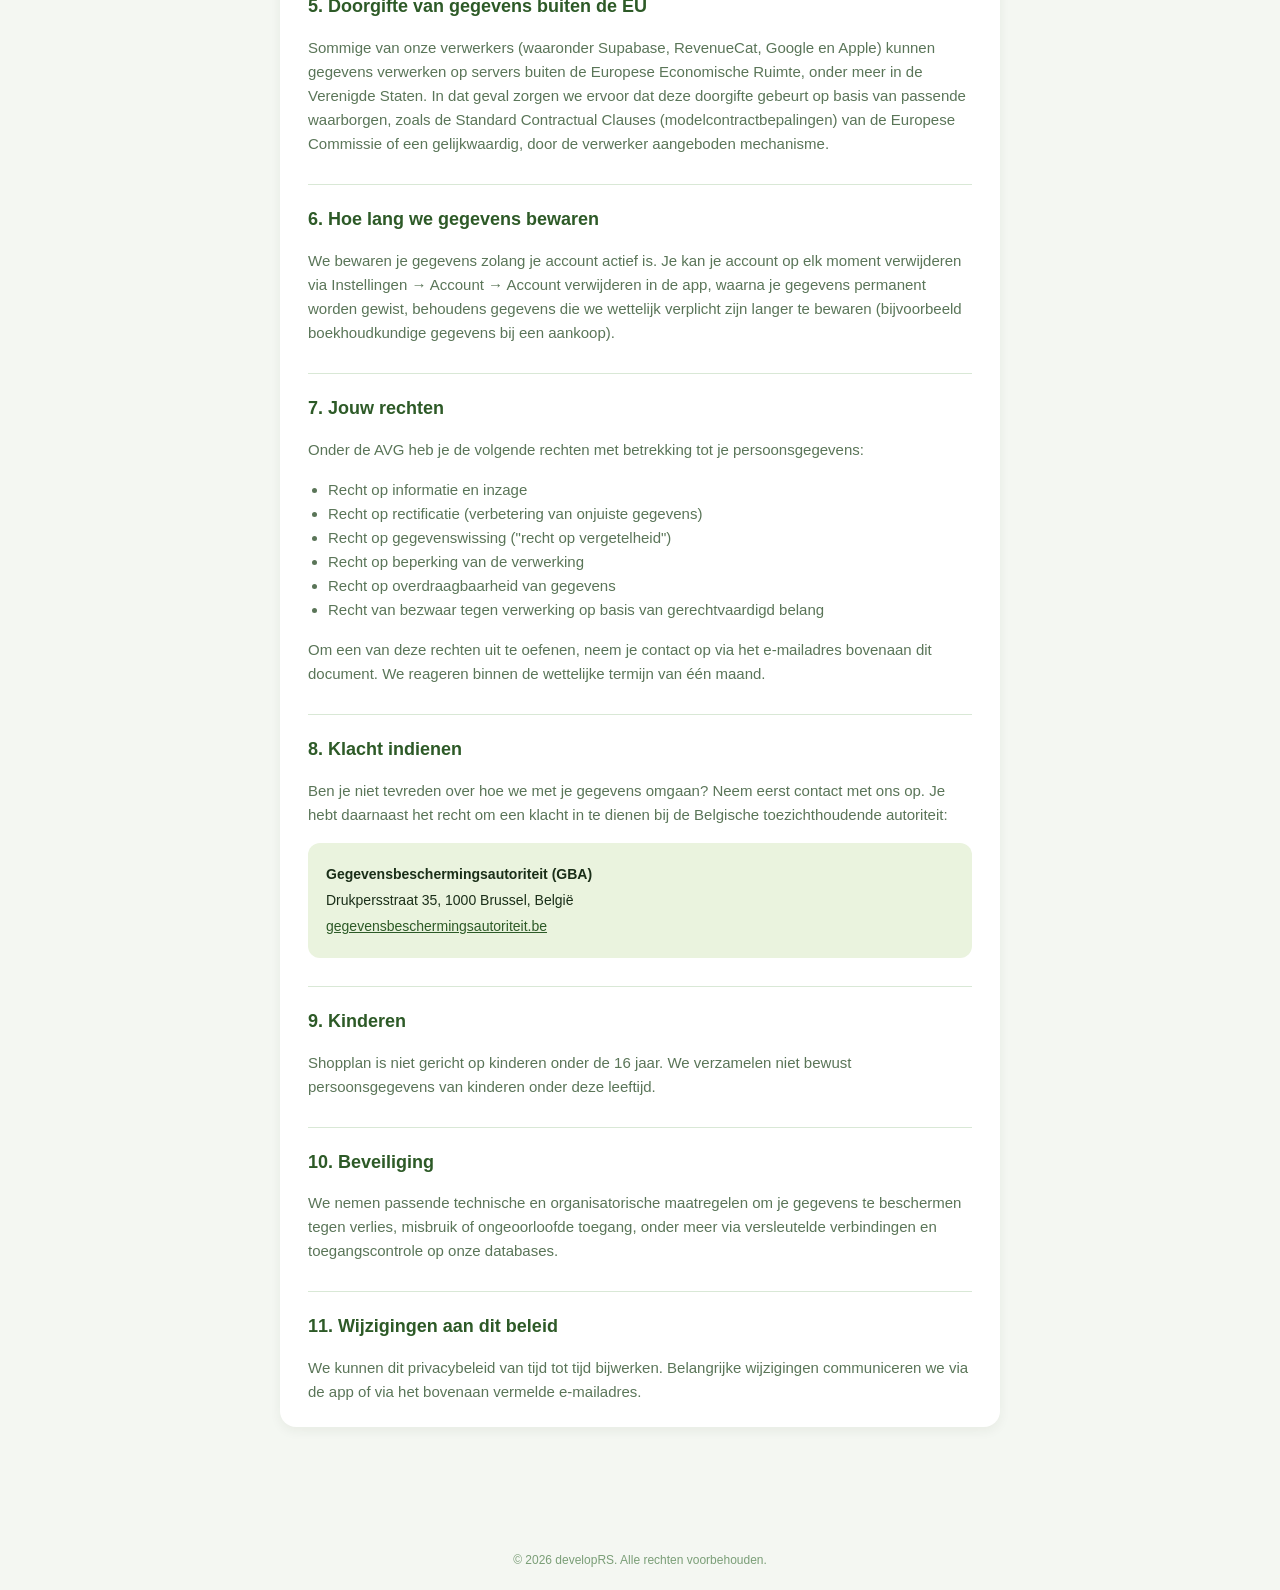
==== commit 74085c26: "Update contact email in index.html" ====
--- a/index.html
+++ b/index.html
@@ -235,7 +235,7 @@
       <div class="contact-box">
         <p><strong>developRS — Rutger Strijbos</strong></p>
         <p>Schaffelberg 5, 2220 Heist-op-den-Berg, België</p>
-        <p>E-mail: [contact-e-mailadres invullen]</p>
+        <p>E-mail: rutgerstr@gmail.com</p>
       </div>
 
       <h2>2. Welke gegevens we verzamelen</h2>
@@ -434,7 +434,7 @@
       <div class="contact-box">
         <p>developRS — Rutger Strijbos</p>
         <p>Schaffelberg 5, 2220 Heist-op-den-Berg, België</p>
-        <p>E-mail: [contact-e-mailadres invullen]</p>
+        <p>E-mail: rutgerstr@gmail.com</p>
       </div>
     </div>
   </section>
@@ -487,7 +487,7 @@
       <div class="contact-box">
         <p>developRS — Rutger Strijbos</p>
         <p>Schaffelberg 5, 2220 Heist-op-den-Berg, Belgium</p>
-        <p>Email: [add contact email]</p>
+        <p>Email: rutgerstr@gmail.com</p>
       </div>
     </div>
   </section>
